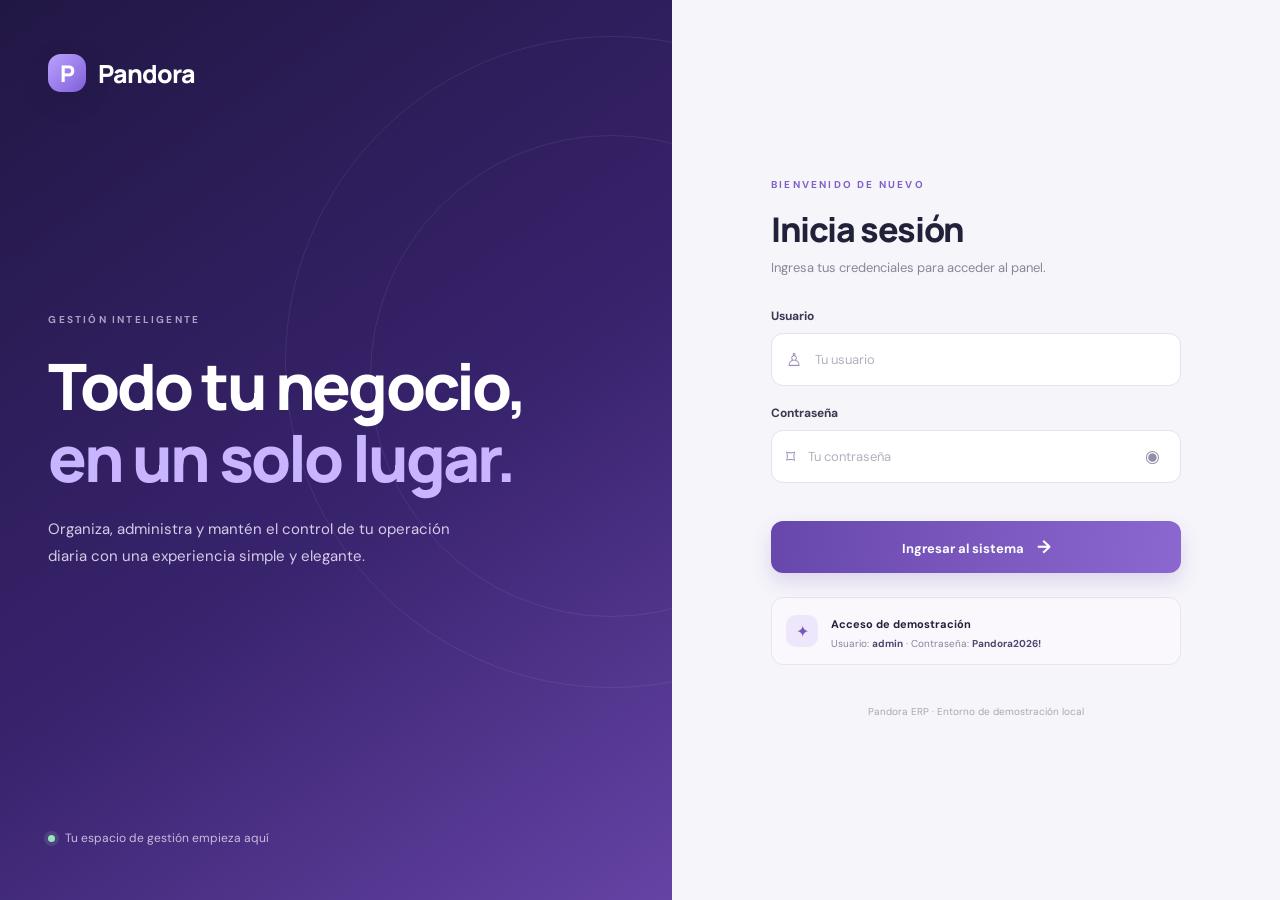
==== index.html @ 99f51be6 "Iniciando proyecto" ====
<!DOCTYPE html>
<html lang="es">

<head>
  <meta charset="UTF-8">
  <meta name="viewport" content="width=device-width, initial-scale=1.0">
  <title>Pandora | Acceso</title>
  <link rel="preconnect" href="https://fonts.googleapis.com">
  <link rel="preconnect" href="https://fonts.gstatic.com" crossorigin>
  <link
    href="https://fonts.googleapis.com/css2?family=DM+Sans:wght@400;500;600;700&family=Manrope:wght@400;500;600;700;800&display=swap"
    rel="stylesheet">
  <link rel="stylesheet" href="Login/login.css">
  <script src="Login/login.js" defer></script>
</head>

<body class="login-body">
  <main class="login-layout">
    <section class="login-visual">
      <div class="brand brand-light"><span class="brand-mark">P</span><span>Pandora</span></div>
      <div class="visual-copy">
        <span class="eyebrow">GESTIÓN INTELIGENTE</span>
        <h1>Todo tu negocio,<br><em>en un solo lugar.</em></h1>
        <p>Organiza, administra y mantén el control de tu operación diaria con una experiencia simple y elegante.</p>
      </div>
      <div class="visual-footer"><span class="visual-dot"></span> Tu espacio de gestión empieza aquí</div>
      <div class="visual-orb orb-one"></div>
      <div class="visual-orb orb-two"></div>
    </section>
    <section class="login-panel">
      <div class="login-card">
        <div class="mobile-brand brand"><span class="brand-mark">P</span><span>Pandora</span></div>
        <span class="eyebrow accent">BIENVENIDO DE NUEVO</span>
        <h2>Inicia sesión</h2>
        <p class="login-subtitle">Ingresa tus credenciales para acceder al panel.</p>
        <form id="loginForm">
          <label for="username">Usuario</label>
          <div class="field-wrap"><span class="field-icon">♙</span><input id="username" name="username"
              autocomplete="username" placeholder="Tu usuario" required></div>
          <label for="password">Contraseña</label>
          <div class="field-wrap"><span class="field-icon">⌑</span><input id="password" name="password" type="password"
              autocomplete="current-password" placeholder="Tu contraseña" required><button type="button"
              class="password-toggle" id="togglePassword" aria-label="Mostrar contraseña">◉</button></div>
          <p class="login-error" id="loginError" role="alert"></p>
          <button class="login-button" type="submit">Ingresar al sistema <span>→</span></button>
        </form>
        <div class="demo-credentials">
          <div class="credential-icon">✦</div>
          <div><strong>Acceso de demostración</strong>
            <p>Usuario: <b>admin</b> · Contraseña: <b>Pandora2026!</b></p>
          </div>
        </div>
        <p class="login-legal">Pandora ERP · Entorno de demostración local</p>
      </div>
    </section>
  </main>
</body>

</html>
---- Login/login.css ----
.login-body{margin:0;min-height:100vh;font-family:'DM Sans',sans-serif;background:#f6f5fa;color:#22213a}.login-layout{min-height:100vh;display:grid;grid-template-columns:1.05fr .95fr}.login-visual{position:relative;overflow:hidden;background:linear-gradient(145deg,#211744 0%,#38236d 55%,#6543a5 100%);padding:54px 7.2%;color:white;display:flex;flex-direction:column;justify-content:space-between}.brand{display:flex;align-items:center;gap:12px;font:800 25px Manrope,sans-serif;letter-spacing:-1px;color:#27213f;text-decoration:none}.brand-light{color:white;position:relative;z-index:2}.brand-mark{width:38px;height:38px;border-radius:13px;background:linear-gradient(135deg,#bba1ff,#8060d8);display:grid;place-items:center;color:white;font:800 23px Manrope;box-shadow:0 8px 22px #21174455}.visual-copy{position:relative;z-index:2;max-width:520px;margin-top:-30px}.eyebrow{font-size:10px;font-weight:700;letter-spacing:2.2px;color:#aaa1c4}.visual-copy h1{font:800 clamp(40px,5vw,66px)/1.12 Manrope,sans-serif;letter-spacing:-2.8px;margin:22px 0}.visual-copy h1 em{font-style:normal;color:#c9b5ff}.visual-copy p{font-size:15px;line-height:1.8;color:#d4cde6;max-width:430px}.visual-footer{position:relative;z-index:2;font-size:12px;color:#c8bddf;display:flex;align-items:center;gap:10px}.visual-dot,.schedule-dot{width:7px;height:7px;border-radius:50%;background:#9be4bd;box-shadow:0 0 0 4px #9be4bd22}.visual-orb{position:absolute;border:1px solid #ffffff13;border-radius:50%;pointer-events:none}.orb-one{width:480px;height:480px;right:-180px;top:15%}.orb-two{width:650px;height:650px;right:-265px;top:4%}.login-panel{display:grid;place-items:center;padding:42px}.login-card{width:min(100%,410px)}.mobile-brand{display:none;margin-bottom:42px}.accent{color:#8060c8}.login-card h2{font:800 34px Manrope,sans-serif;letter-spacing:-1.3px;margin:13px 0 7px}.login-subtitle{font-size:13px;color:#89869a;margin:0 0 32px}.login-card form label{display:block;font-size:12px;font-weight:700;margin:19px 0 9px;color:#3c3851}.field-wrap{height:51px;border:1px solid #e5e1ed;border-radius:12px;background:white;display:flex;align-items:center;padding:0 14px;gap:11px;transition:.2s}.field-wrap:focus-within{border-color:#9475d6;box-shadow:0 0 0 4px #9475d61a}.field-icon{color:#9a8ab9;font-size:18px}.field-wrap input{border:0;outline:0;flex:1;min-width:0;font:13px 'DM Sans';color:#302b45;background:transparent}.field-wrap input::placeholder{color:#b3afbf}.password-toggle{border:0;background:none;color:#958da7;cursor:pointer;font-size:17px}.login-button{width:100%;height:52px;margin-top:26px;border:0;border-radius:12px;background:linear-gradient(100deg,#6847ad,#8b68cf);color:white;font:700 13px 'DM Sans';cursor:pointer;box-shadow:0 9px 20px #7758b633;transition:.2s}.login-button:hover{transform:translateY(-2px);box-shadow:0 12px 24px #7758b644}.login-button span{margin-left:10px;font-size:18px}.login-error{min-height:16px;margin:8px 0 -12px;color:#c64e65;font-size:12px}.demo-credentials{display:flex;align-items:center;gap:13px;padding:14px;margin-top:24px;border:1px solid #e9e3f3;background:#faf8fd;border-radius:12px}.credential-icon{width:32px;height:32px;border-radius:10px;background:#eee7fb;color:#7857bd;display:grid;place-items:center}.demo-credentials strong{font-size:11px}.demo-credentials p{font-size:10px;color:#888398;margin:4px 0 0}.demo-credentials b{color:#51456e}.login-legal{text-align:center;font-size:10px;color:#aaa6b4;margin-top:40px}@media(max-width:760px){.login-layout{grid-template-columns:1fr}.login-visual{display:none}.login-panel{padding:28px 22px}.mobile-brand{display:flex}.login-card h2{font-size:30px}}
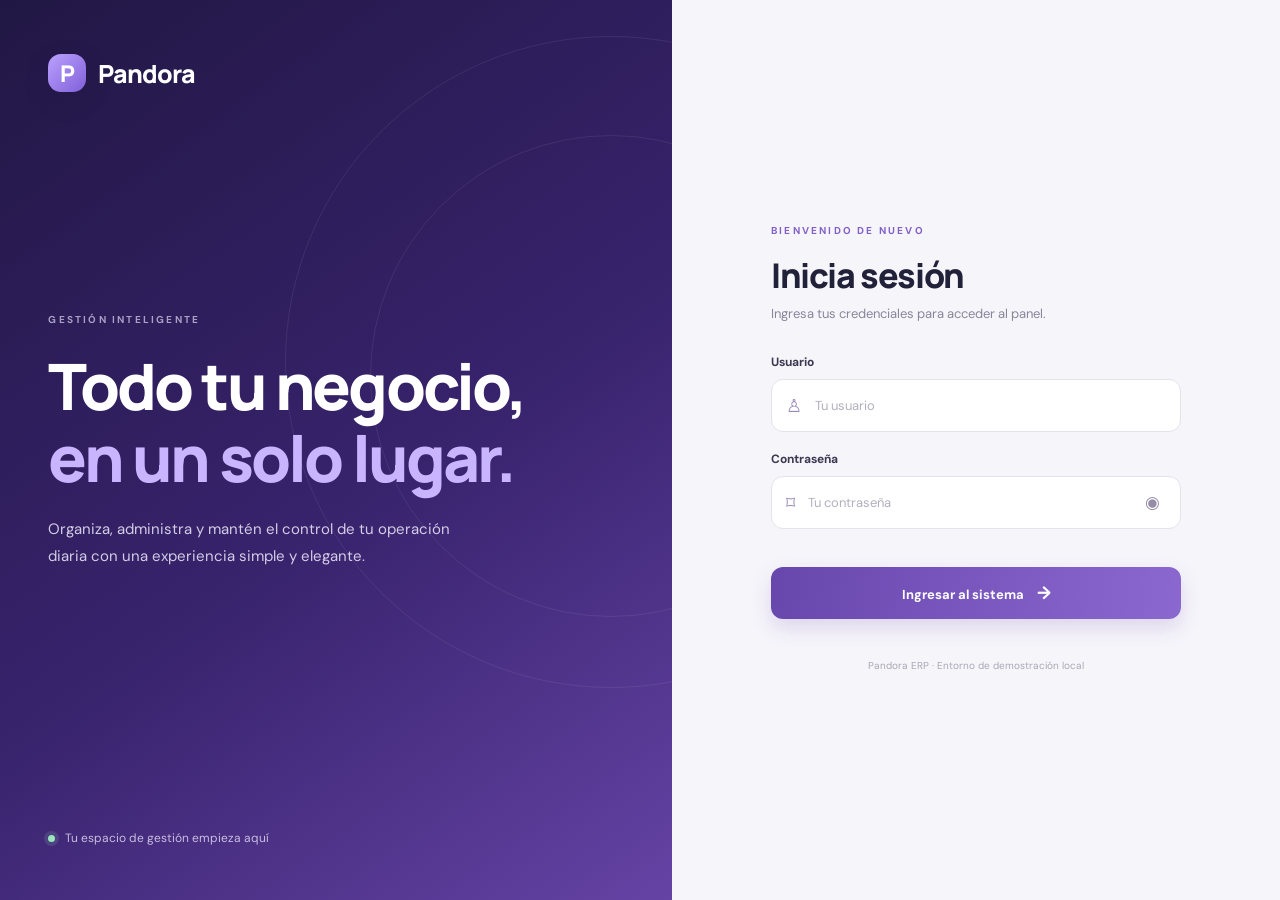
==== commit 674a7a58: "feat:eliminando div de login" ====
--- a/index.html
+++ b/index.html
@@ -44,12 +44,7 @@
           <p class="login-error" id="loginError" role="alert"></p>
           <button class="login-button" type="submit">Ingresar al sistema <span>→</span></button>
         </form>
-        <div class="demo-credentials">
-          <div class="credential-icon">✦</div>
-          <div><strong>Acceso de demostración</strong>
-            <p>Usuario: <b>admin</b> · Contraseña: <b>Pandora2026!</b></p>
-          </div>
-        </div>
+       
         <p class="login-legal">Pandora ERP · Entorno de demostración local</p>
       </div>
     </section>
--- a/Login/login.css
+++ b/Login/login.css
@@ -1 +1,302 @@
-.login-body{margin:0;min-height:100vh;font-family:'DM Sans',sans-serif;background:#f6f5fa;color:#22213a}.login-layout{min-height:100vh;display:grid;grid-template-columns:1.05fr .95fr}.login-visual{position:relative;overflow:hidden;background:linear-gradient(145deg,#211744 0%,#38236d 55%,#6543a5 100%);padding:54px 7.2%;color:white;display:flex;flex-direction:column;justify-content:space-between}.brand{display:flex;align-items:center;gap:12px;font:800 25px Manrope,sans-serif;letter-spacing:-1px;color:#27213f;text-decoration:none}.brand-light{color:white;position:relative;z-index:2}.brand-mark{width:38px;height:38px;border-radius:13px;background:linear-gradient(135deg,#bba1ff,#8060d8);display:grid;place-items:center;color:white;font:800 23px Manrope;box-shadow:0 8px 22px #21174455}.visual-copy{position:relative;z-index:2;max-width:520px;margin-top:-30px}.eyebrow{font-size:10px;font-weight:700;letter-spacing:2.2px;color:#aaa1c4}.visual-copy h1{font:800 clamp(40px,5vw,66px)/1.12 Manrope,sans-serif;letter-spacing:-2.8px;margin:22px 0}.visual-copy h1 em{font-style:normal;color:#c9b5ff}.visual-copy p{font-size:15px;line-height:1.8;color:#d4cde6;max-width:430px}.visual-footer{position:relative;z-index:2;font-size:12px;color:#c8bddf;display:flex;align-items:center;gap:10px}.visual-dot,.schedule-dot{width:7px;height:7px;border-radius:50%;background:#9be4bd;box-shadow:0 0 0 4px #9be4bd22}.visual-orb{position:absolute;border:1px solid #ffffff13;border-radius:50%;pointer-events:none}.orb-one{width:480px;height:480px;right:-180px;top:15%}.orb-two{width:650px;height:650px;right:-265px;top:4%}.login-panel{display:grid;place-items:center;padding:42px}.login-card{width:min(100%,410px)}.mobile-brand{display:none;margin-bottom:42px}.accent{color:#8060c8}.login-card h2{font:800 34px Manrope,sans-serif;letter-spacing:-1.3px;margin:13px 0 7px}.login-subtitle{font-size:13px;color:#89869a;margin:0 0 32px}.login-card form label{display:block;font-size:12px;font-weight:700;margin:19px 0 9px;color:#3c3851}.field-wrap{height:51px;border:1px solid #e5e1ed;border-radius:12px;background:white;display:flex;align-items:center;padding:0 14px;gap:11px;transition:.2s}.field-wrap:focus-within{border-color:#9475d6;box-shadow:0 0 0 4px #9475d61a}.field-icon{color:#9a8ab9;font-size:18px}.field-wrap input{border:0;outline:0;flex:1;min-width:0;font:13px 'DM Sans';color:#302b45;background:transparent}.field-wrap input::placeholder{color:#b3afbf}.password-toggle{border:0;background:none;color:#958da7;cursor:pointer;font-size:17px}.login-button{width:100%;height:52px;margin-top:26px;border:0;border-radius:12px;background:linear-gradient(100deg,#6847ad,#8b68cf);color:white;font:700 13px 'DM Sans';cursor:pointer;box-shadow:0 9px 20px #7758b633;transition:.2s}.login-button:hover{transform:translateY(-2px);box-shadow:0 12px 24px #7758b644}.login-button span{margin-left:10px;font-size:18px}.login-error{min-height:16px;margin:8px 0 -12px;color:#c64e65;font-size:12px}.demo-credentials{display:flex;align-items:center;gap:13px;padding:14px;margin-top:24px;border:1px solid #e9e3f3;background:#faf8fd;border-radius:12px}.credential-icon{width:32px;height:32px;border-radius:10px;background:#eee7fb;color:#7857bd;display:grid;place-items:center}.demo-credentials strong{font-size:11px}.demo-credentials p{font-size:10px;color:#888398;margin:4px 0 0}.demo-credentials b{color:#51456e}.login-legal{text-align:center;font-size:10px;color:#aaa6b4;margin-top:40px}@media(max-width:760px){.login-layout{grid-template-columns:1fr}.login-visual{display:none}.login-panel{padding:28px 22px}.mobile-brand{display:flex}.login-card h2{font-size:30px}}+.login-body {
+    margin: 0;
+    min-height: 100vh;
+    font-family: 'DM Sans', sans-serif;
+    background: #f6f5fa;
+    color: #22213a
+}
+
+.login-layout {
+    min-height: 100vh;
+    display: grid;
+    grid-template-columns: 1.05fr .95fr
+}
+
+.login-visual {
+    position: relative;
+    overflow: hidden;
+    background: linear-gradient(145deg, #211744 0%, #38236d 55%, #6543a5 100%);
+    padding: 54px 7.2%;
+    color: white;
+    display: flex;
+    flex-direction: column;
+    justify-content: space-between
+}
+
+.brand {
+    display: flex;
+    align-items: center;
+    gap: 12px;
+    font: 800 25px Manrope, sans-serif;
+    letter-spacing: -1px;
+    color: #27213f;
+    text-decoration: none
+}
+
+.brand-light {
+    color: white;
+    position: relative;
+    z-index: 2
+}
+
+.brand-mark {
+    width: 38px;
+    height: 38px;
+    border-radius: 13px;
+    background: linear-gradient(135deg, #bba1ff, #8060d8);
+    display: grid;
+    place-items: center;
+    color: white;
+    font: 800 23px Manrope;
+    box-shadow: 0 8px 22px #21174455
+}
+
+.visual-copy {
+    position: relative;
+    z-index: 2;
+    max-width: 520px;
+    margin-top: -30px
+}
+
+.eyebrow {
+    font-size: 10px;
+    font-weight: 700;
+    letter-spacing: 2.2px;
+    color: #aaa1c4
+}
+
+.visual-copy h1 {
+    font: 800 clamp(40px, 5vw, 66px)/1.12 Manrope, sans-serif;
+    letter-spacing: -2.8px;
+    margin: 22px 0
+}
+
+.visual-copy h1 em {
+    font-style: normal;
+    color: #c9b5ff
+}
+
+.visual-copy p {
+    font-size: 15px;
+    line-height: 1.8;
+    color: #d4cde6;
+    max-width: 430px
+}
+
+.visual-footer {
+    position: relative;
+    z-index: 2;
+    font-size: 12px;
+    color: #c8bddf;
+    display: flex;
+    align-items: center;
+    gap: 10px
+}
+
+.visual-dot,
+.schedule-dot {
+    width: 7px;
+    height: 7px;
+    border-radius: 50%;
+    background: #9be4bd;
+    box-shadow: 0 0 0 4px #9be4bd22
+}
+
+.visual-orb {
+    position: absolute;
+    border: 1px solid #ffffff13;
+    border-radius: 50%;
+    pointer-events: none
+}
+
+.orb-one {
+    width: 480px;
+    height: 480px;
+    right: -180px;
+    top: 15%
+}
+
+.orb-two {
+    width: 650px;
+    height: 650px;
+    right: -265px;
+    top: 4%
+}
+
+.login-panel {
+    display: grid;
+    place-items: center;
+    padding: 42px
+}
+
+.login-card {
+    width: min(100%, 410px)
+}
+
+.mobile-brand {
+    display: none;
+    margin-bottom: 42px
+}
+
+.accent {
+    color: #8060c8
+}
+
+.login-card h2 {
+    font: 800 34px Manrope, sans-serif;
+    letter-spacing: -1.3px;
+    margin: 13px 0 7px
+}
+
+.login-subtitle {
+    font-size: 13px;
+    color: #89869a;
+    margin: 0 0 32px
+}
+
+.login-card form label {
+    display: block;
+    font-size: 12px;
+    font-weight: 700;
+    margin: 19px 0 9px;
+    color: #3c3851
+}
+
+.field-wrap {
+    height: 51px;
+    border: 1px solid #e5e1ed;
+    border-radius: 12px;
+    background: white;
+    display: flex;
+    align-items: center;
+    padding: 0 14px;
+    gap: 11px;
+    transition: .2s
+}
+
+.field-wrap:focus-within {
+    border-color: #9475d6;
+    box-shadow: 0 0 0 4px #9475d61a
+}
+
+.field-icon {
+    color: #9a8ab9;
+    font-size: 18px
+}
+
+.field-wrap input {
+    border: 0;
+    outline: 0;
+    flex: 1;
+    min-width: 0;
+    font: 13px 'DM Sans';
+    color: #302b45;
+    background: transparent
+}
+
+.field-wrap input::placeholder {
+    color: #b3afbf
+}
+
+.password-toggle {
+    border: 0;
+    background: none;
+    color: #958da7;
+    cursor: pointer;
+    font-size: 17px
+}
+
+.login-button {
+    width: 100%;
+    height: 52px;
+    margin-top: 26px;
+    border: 0;
+    border-radius: 12px;
+    background: linear-gradient(100deg, #6847ad, #8b68cf);
+    color: white;
+    font: 700 13px 'DM Sans';
+    cursor: pointer;
+    box-shadow: 0 9px 20px #7758b633;
+    transition: .2s
+}
+
+.login-button:hover {
+    transform: translateY(-2px);
+    box-shadow: 0 12px 24px #7758b644
+}
+
+.login-button span {
+    margin-left: 10px;
+    font-size: 18px
+}
+
+.login-error {
+    min-height: 16px;
+    margin: 8px 0 -12px;
+    color: #c64e65;
+    font-size: 12px
+}
+
+.demo-credentials {
+    display: flex;
+    align-items: center;
+    gap: 13px;
+    padding: 14px;
+    margin-top: 24px;
+    border: 1px solid #e9e3f3;
+    background: #faf8fd;
+    border-radius: 12px
+}
+
+.credential-icon {
+    width: 32px;
+    height: 32px;
+    border-radius: 10px;
+    background: #eee7fb;
+    color: #7857bd;
+    display: grid;
+    place-items: center
+}
+
+.demo-credentials strong {
+    font-size: 11px
+}
+
+.demo-credentials p {
+    font-size: 10px;
+    color: #888398;
+    margin: 4px 0 0
+}
+
+.demo-credentials b {
+    color: #51456e
+}
+
+.login-legal {
+    text-align: center;
+    font-size: 10px;
+    color: #aaa6b4;
+    margin-top: 40px
+}
+
+@media(max-width:760px) {
+    .login-layout {
+        grid-template-columns: 1fr
+    }
+
+    .login-visual {
+        display: none
+    }
+
+    .login-panel {
+        padding: 28px 22px
+    }
+
+    .mobile-brand {
+        display: flex
+    }
+
+    .login-card h2 {
+        font-size: 30px
+    }
+}
